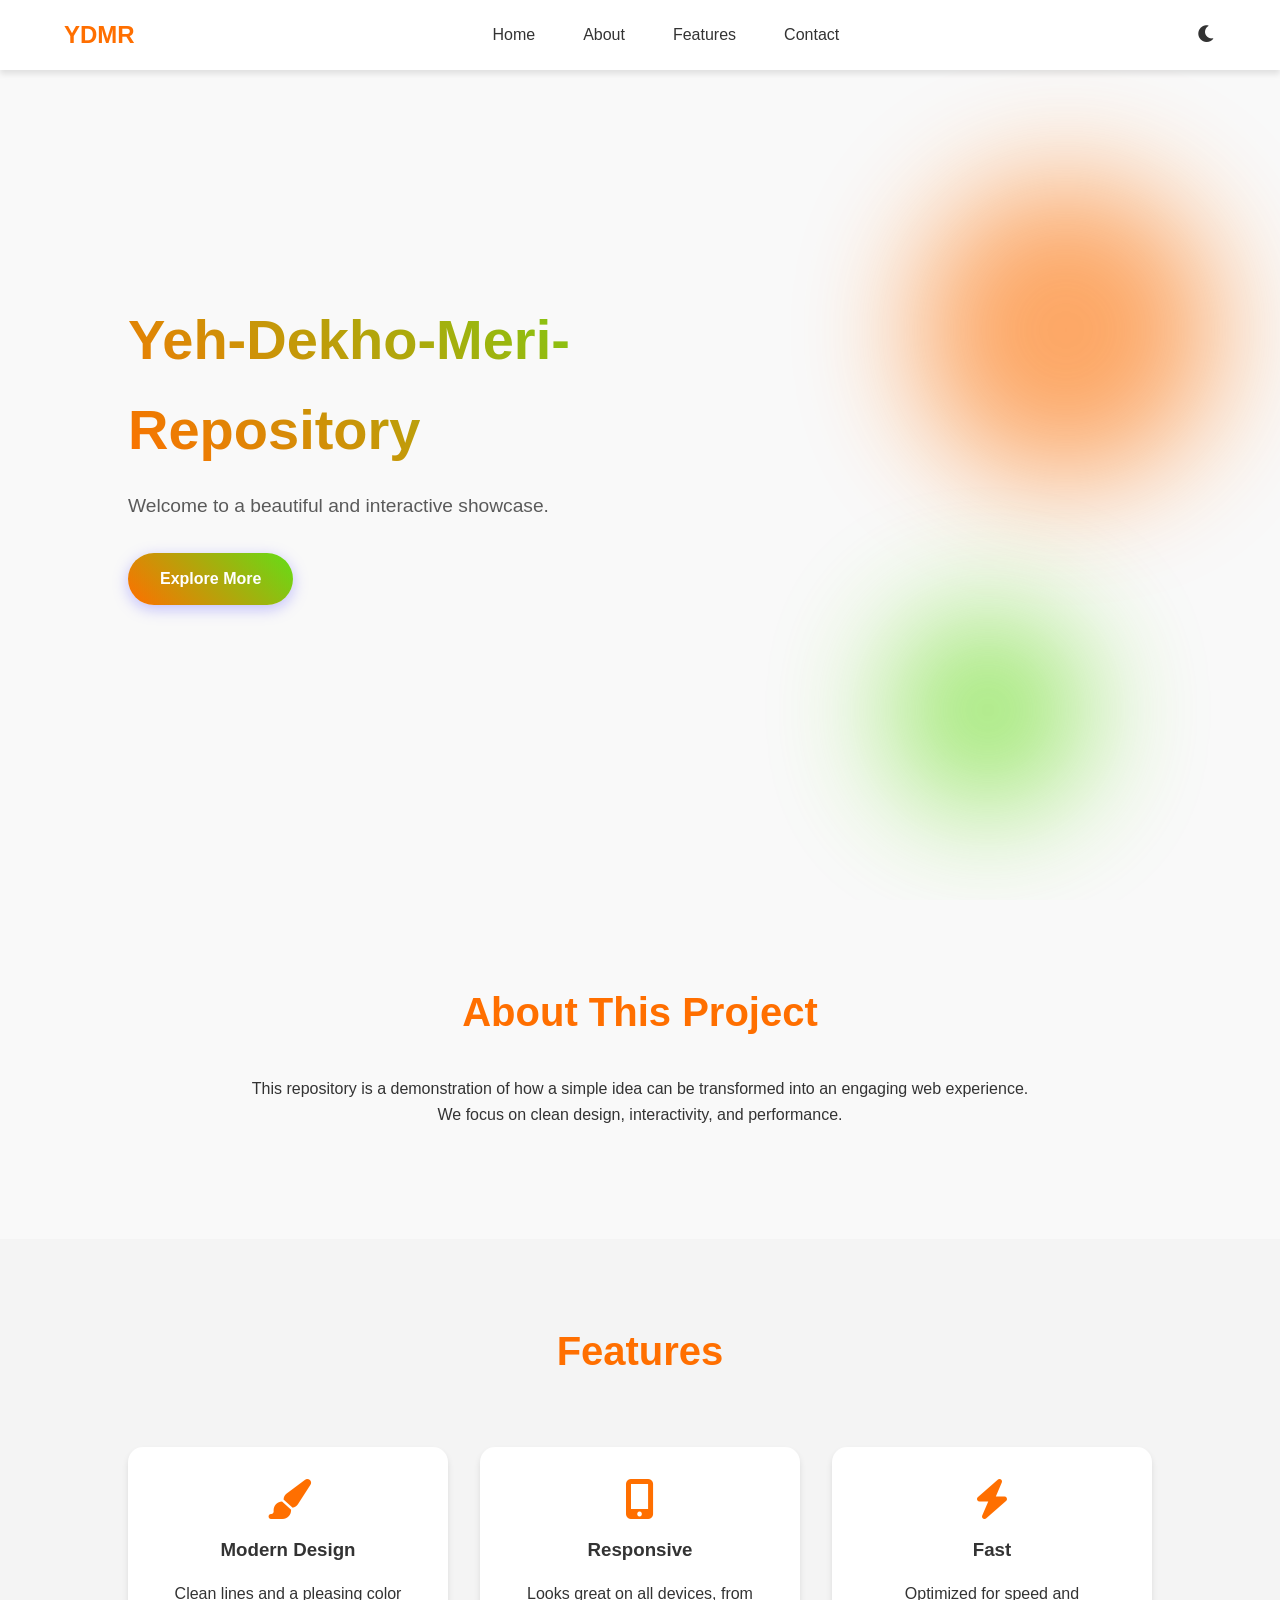
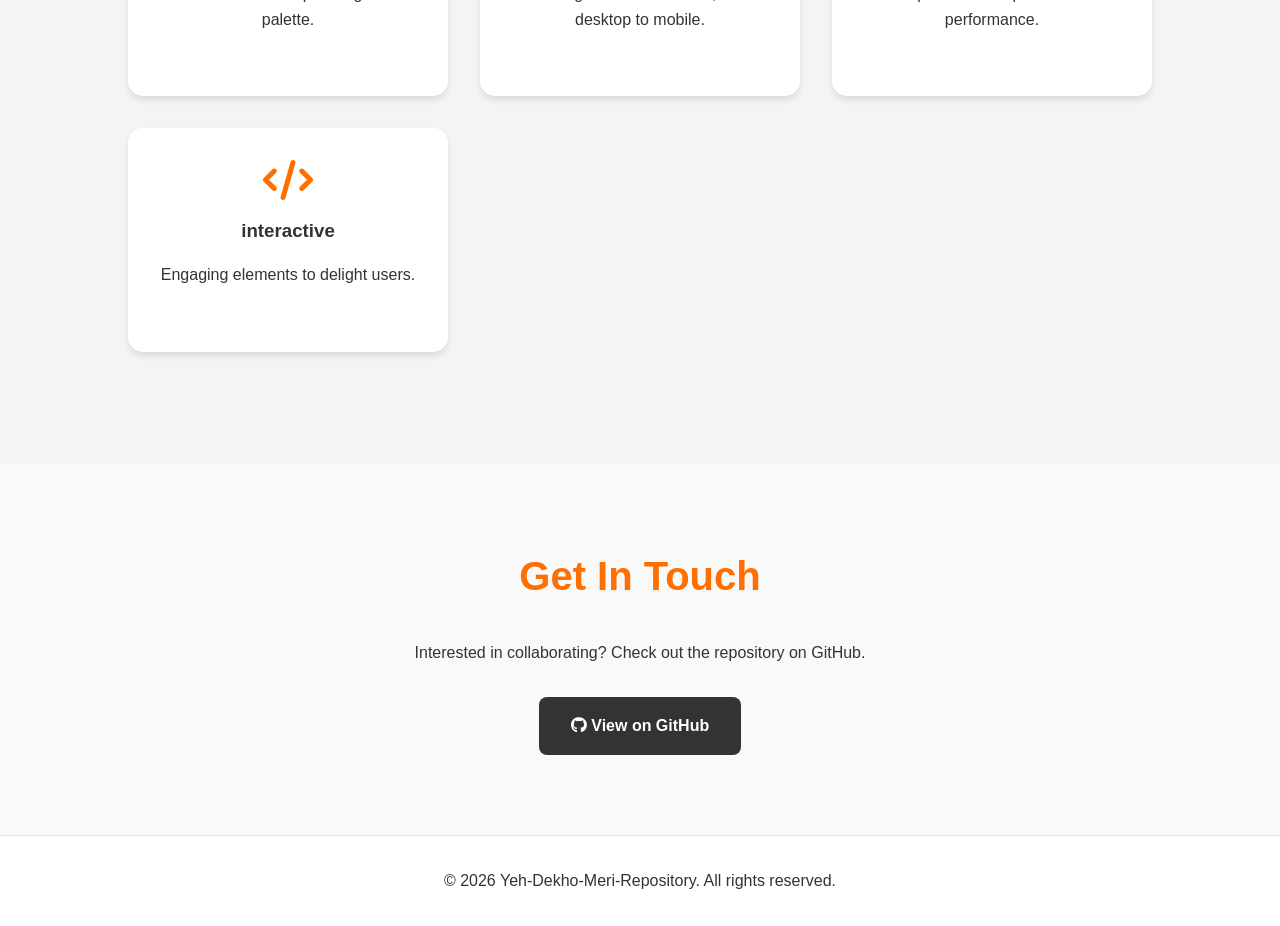
==== index.html @ be2ea047 "Update to latest" ====
<!DOCTYPE html>
<html lang="en">
<head>
    <meta charset="UTF-8">
    <meta name="viewport" content="width=device-width, initial-scale=1.0">
    <title>Yeh-Dekho-Meri-Repository</title>
    <link rel="stylesheet" href="style.css">
    <link rel="stylesheet" href="https://cdnjs.cloudflare.com/ajax/libs/font-awesome/6.0.0/css/all.min.css">
</head>
<body>
    <nav class="navbar">
        <div class="logo">YDMR</div>
        <ul class="nav-links">
            <li><a href="#home">Home</a></li>
            <li><a href="#about">About</a></li>
            <li><a href="#features">Features</a></li>
            <li><a href="#contact">Contact</a></li>
        </ul>
        <button id="theme-toggle" aria-label="Toggle Dark Mode">
            <i class="fas fa-moon"></i>
        </button>
        <div class="hamburger">
            <span class="bar"></span>
            <span class="bar"></span>
            <span class="bar"></span>
        </div>
    </nav>

    <header id="home" class="hero">
        <div class="hero-content">
            <h1>Yeh-Dekho-Meri-Repository</h1>
            <p>Welcome to a beautiful and interactive showcase.</p>
            <a href="#about" class="cta-button">Explore More</a>
        </div>
        <div class="hero-visual">
            <div class="floating-shape shape-1"></div>
            <div class="floating-shape shape-2"></div>
        </div>
    </header>

    <section id="about" class="section">
        <div class="container">
            <h2>About This Project</h2>
            <p>This repository is a demonstration of how a simple idea can be transformed into an engaging web experience. We focus on clean design, interactivity, and performance.</p>
        </div>
    </section>

    <section id="features" class="section alt-bg">
        <div class="container">
            <h2>Features</h2>
            <div class="features-grid">
                <div class="feature-card">
                    <i class="fas fa-paint-brush"></i>
                    <h3>Modern Design</h3>
                    <p>Clean lines and a pleasing color palette.</p>
                </div>
                <div class="feature-card">
                    <i class="fas fa-mobile-alt"></i>
                    <h3>Responsive</h3>
                    <p>Looks great on all devices, from desktop to mobile.</p>
                </div>
                <div class="feature-card">
                    <i class="fas fa-bolt"></i>
                    <h3>Fast</h3>
                    <p>Optimized for speed and performance.</p>
                </div>
                <div class="feature-card">
                    <i class="fas fa-code"></i>
                    <h3>interactive</h3>
                    <p>Engaging elements to delight users.</p>
                </div>
            </div>
        </div>
    </section>

    <section id="contact" class="section">
        <div class="container">
            <h2>Get In Touch</h2>
            <p>Interested in collaborating? Check out the repository on GitHub.</p>
            <a href="https://github.com/Chetankhaped/Yeh-Dekho-Meri-Repository" target="_blank" class="github-button">
                <i class="fab fa-github"></i> View on GitHub
            </a>
        </div>
    </section>

    <footer>
        <p>&copy; 2026 Yeh-Dekho-Meri-Repository. All rights reserved.</p>
    </footer>

    <script src="script.js"></script>
</body>
</html>
---- style.css ----
:root {
    --primary-color: #FF6F00;
    --secondary-color: #64DD17;
    --bg-color: #f9f9f9;
    --text-color: #333;
    --nav-bg: rgba(255, 255, 255, 0.95);
    --card-bg: #fff;
    --shadow: 0 4px 6px rgba(0, 0, 0, 0.1);
    --transition: all 0.3s ease;
}

[data-theme="dark"] {
    --primary-color: #FFAB40;
    --secondary-color: #AED581;
    --bg-color: #1a1a2e;
    --text-color: #e0e0e0;
    --nav-bg: rgba(26, 26, 46, 0.95);
    --card-bg: #16213e;
    --shadow: 0 4px 6px rgba(0, 0, 0, 0.3);
}

* {
    margin: 0;
    padding: 0;
    box-sizing: border-box;
}

body {
    font-family: 'Segoe UI', Tahoma, Geneva, Verdana, sans-serif;
    background-color: var(--bg-color);
    color: var(--text-color);
    line-height: 1.6;
    transition: var(--transition);
    overflow-x: hidden;
}

/* Navbar */
.navbar {
    position: fixed;
    top: 0;
    width: 100%;
    display: flex;
    justify-content: space-between;
    align-items: center;
    padding: 1rem 5%;
    background-color: var(--nav-bg);
    box-shadow: var(--shadow);
    z-index: 1000;
    backdrop-filter: blur(5px);
    transition: var(--transition);
}

.logo {
    font-size: 1.5rem;
    font-weight: bold;
    color: var(--primary-color);
}

.nav-links {
    display: flex;
    list-style: none;
}

.nav-links li {
    margin: 0 1.5rem;
}

.nav-links a {
    text-decoration: none;
    color: var(--text-color);
    font-weight: 500;
    transition: var(--transition);
}

.nav-links a:hover {
    color: var(--primary-color);
}

#theme-toggle {
    background: none;
    border: none;
    color: var(--text-color);
    font-size: 1.2rem;
    cursor: pointer;
    transition: var(--transition);
}

#theme-toggle:hover {
    color: var(--primary-color);
    transform: rotate(15deg);
}

.hamburger {
    display: none;
    cursor: pointer;
}

.bar {
    display: block;
    width: 25px;
    height: 3px;
    margin: 5px auto;
    background-color: var(--text-color);
    transition: var(--transition);
}

/* Hero Section */
.hero {
    height: 100vh;
    display: flex;
    align-items: center;
    justify-content: space-between;
    padding: 0 10%;
    position: relative;
    overflow: hidden;
}

.hero-content {
    max-width: 600px;
    z-index: 10;
}

.hero h1 {
    font-size: 3.5rem;
    margin-bottom: 1rem;
    background: linear-gradient(45deg, var(--primary-color), var(--secondary-color));
    -webkit-background-clip: text;
    -webkit-text-fill-color: transparent;
    animation: fadeIn 1s ease-out;
}

.hero p {
    font-size: 1.2rem;
    margin-bottom: 2rem;
    opacity: 0.8;
}

.cta-button {
    display: inline-block;
    padding: 0.8rem 2rem;
    background: linear-gradient(45deg, var(--primary-color), var(--secondary-color));
    color: white;
    text-decoration: none;
    border-radius: 50px;
    font-weight: bold;
    box-shadow: 0 4px 15px rgba(108, 99, 255, 0.4);
    transition: var(--transition);
}

.cta-button:hover {
    transform: translateY(-3px);
    box-shadow: 0 6px 20px rgba(108, 99, 255, 0.6);
}

/* Floating Shapes Animation */
.hero-visual {
    position: absolute;
    top: 0;
    right: 0;
    width: 50%;
    height: 100%;
    z-index: 1;
}

.floating-shape {
    position: absolute;
    border-radius: 50%;
    opacity: 0.6;
    filter: blur(60px);
}

.shape-1 {
    top: 20%;
    right: 10%;
    width: 300px;
    height: 300px;
    background: var(--primary-color);
    animation: float 6s infinite ease-in-out;
}

.shape-2 {
    bottom: 10%;
    right: 30%;
    width: 200px;
    height: 200px;
    background: var(--secondary-color);
    animation: float 8s infinite ease-in-out reverse;
}

@keyframes float {
    0% { transform: translateY(0); }
    50% { transform: translateY(-20px); }
    100% { transform: translateY(0); }
}

@keyframes fadeIn {
    from { opacity: 0; transform: translateY(20px); }
    to { opacity: 1; transform: translateY(0); }
}

/* Sections */
.section {
    padding: 5rem 10%;
}

.alt-bg {
    background-color: rgba(0,0,0,0.02);
}

.container h2 {
    font-size: 2.5rem;
    margin-bottom: 2rem;
    text-align: center;
    color: var(--primary-color);
}

.container p {
    text-align: center;
    max-width: 800px;
    margin: 0 auto 2rem;
}

/* Features Grid */
.features-grid {
    display: grid;
    grid-template-columns: repeat(auto-fit, minmax(250px, 1fr));
    gap: 2rem;
    padding: 2rem 0;
}

.feature-card {
    background-color: var(--card-bg);
    padding: 2rem;
    border-radius: 15px;
    box-shadow: var(--shadow);
    text-align: center;
    transition: var(--transition);
    cursor: pointer;
}

.feature-card:hover {
    transform: translateY(-10px);
    box-shadow: 0 15px 30px rgba(0,0,0,0.1);
}

.feature-card i {
    font-size: 2.5rem;
    color: var(--primary-color);
    margin-bottom: 1rem;
}

.feature-card h3 {
    margin-bottom: 1rem;
}

/* Contact */
.github-button {
    display: inline-flex;
    align-items: center;
    gap: 10px;
    padding: 1rem 2rem;
    background-color: #333;
    color: white;
    text-decoration: none;
    border-radius: 8px;
    font-weight: bold;
    transition: var(--transition);
    margin: 0 auto;
    display: table;
}

.github-button:hover {
    background-color: #000;
    transform: scale(1.05);
}

/* Footer */
footer {
    text-align: center;
    padding: 2rem;
    background-color: var(--nav-bg);
    border-top: 1px solid rgba(0,0,0,0.1);
}

/* Mobile Responsive */
@media screen and (max-width: 768px) {
    .nav-links {
        display: none; /* Hide for now, JS will toggle */
        position: absolute;
        top: 70px;
        left: 0;
        width: 100%;
        background-color: var(--nav-bg);
        flex-direction: column;
        align-items: center;
        padding: 2rem 0;
        box-shadow: var(--shadow);
    }

    .nav-links.active {
        display: flex;
    }

    .nav-links li {
        margin: 1rem 0;
    }

    .hamburger {
        display: block;
    }

    .hamburger.active .bar:nth-child(1) {
        transform: translateY(8px) rotate(45deg);
    }
    .hamburger.active .bar:nth-child(2) {
        opacity: 0;
    }
    .hamburger.active .bar:nth-child(3) {
        transform: translateY(-8px) rotate(-45deg);
    }

    .hero {
        flex-direction: column;
        justify-content: center;
        text-align: center;
        padding-top: 5rem;
    }

    .hero-content {
        margin-bottom: 2rem;
    }

    .hero h1 {
        font-size: 2.5rem;
    }

    .hero-visual {
        width: 100%;
        height: 50%;
        top: auto;
        bottom: 0;
        z-index: -1;
    }
}
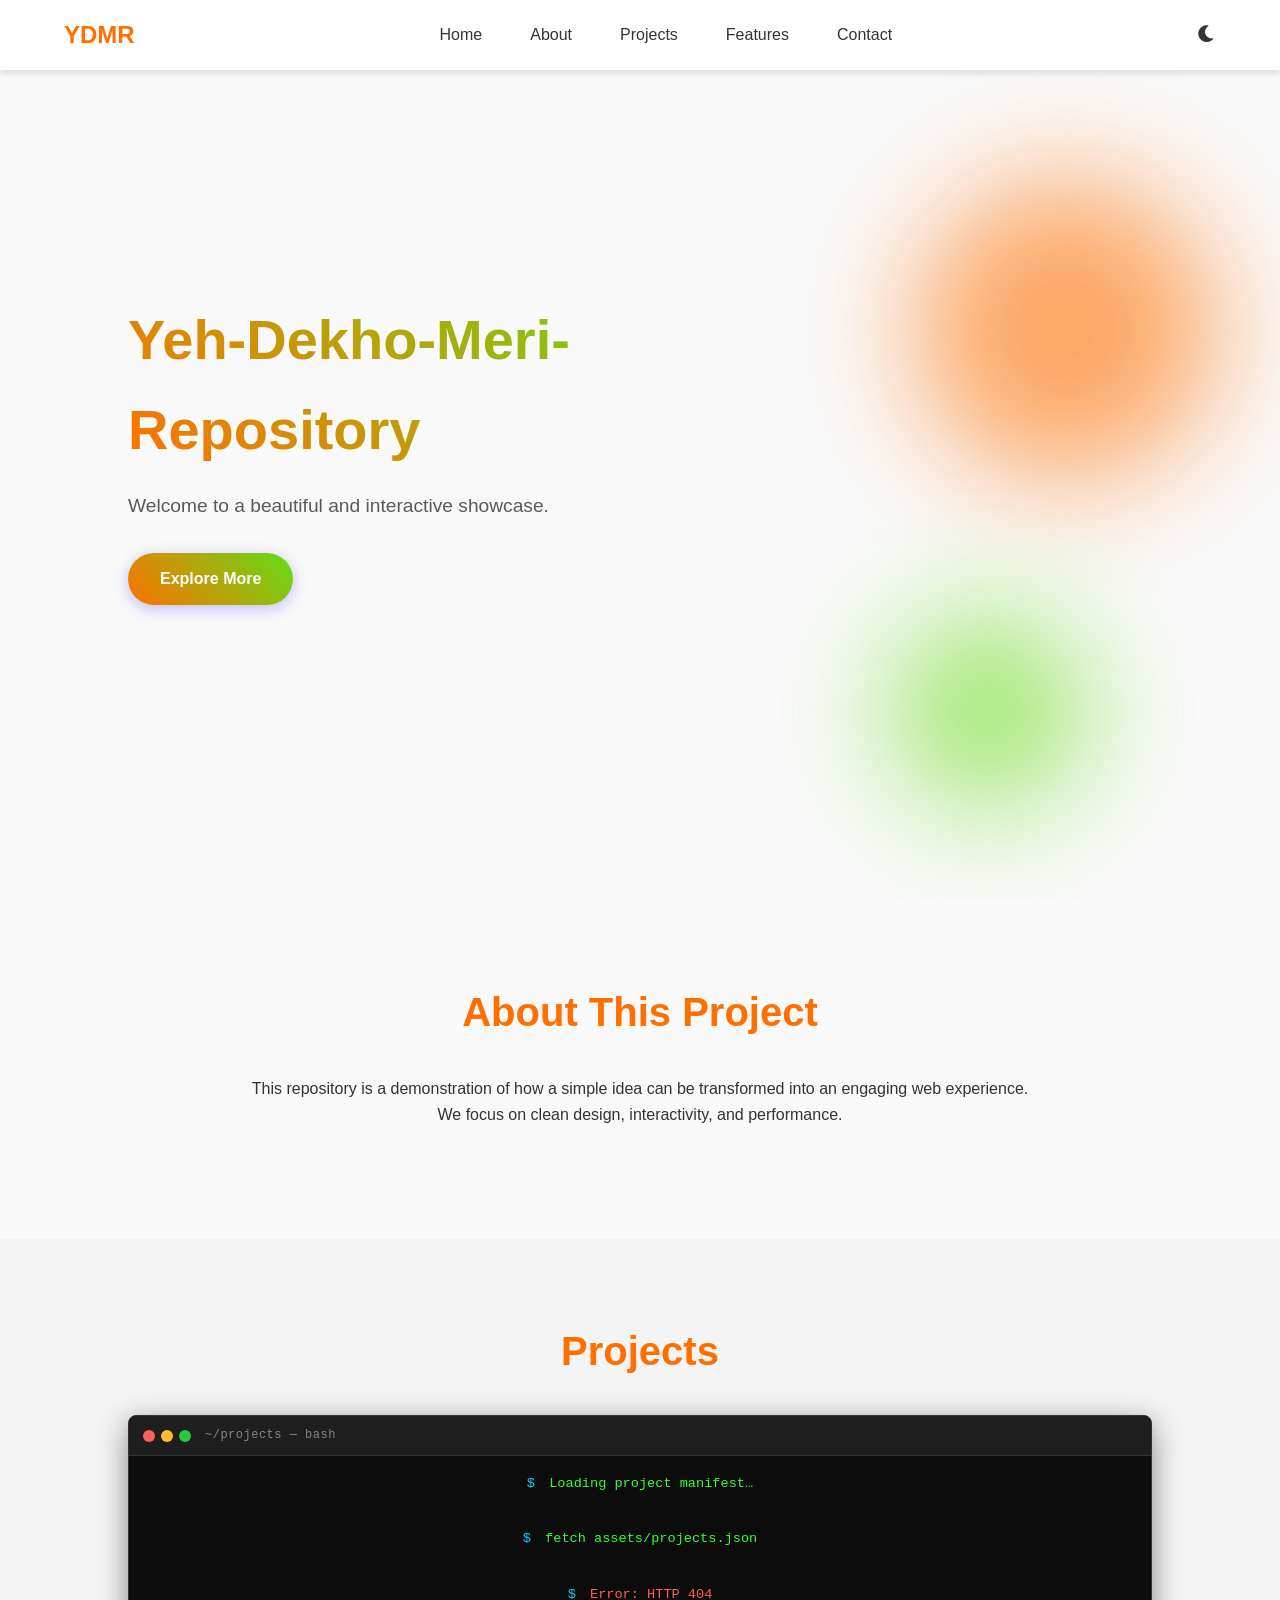
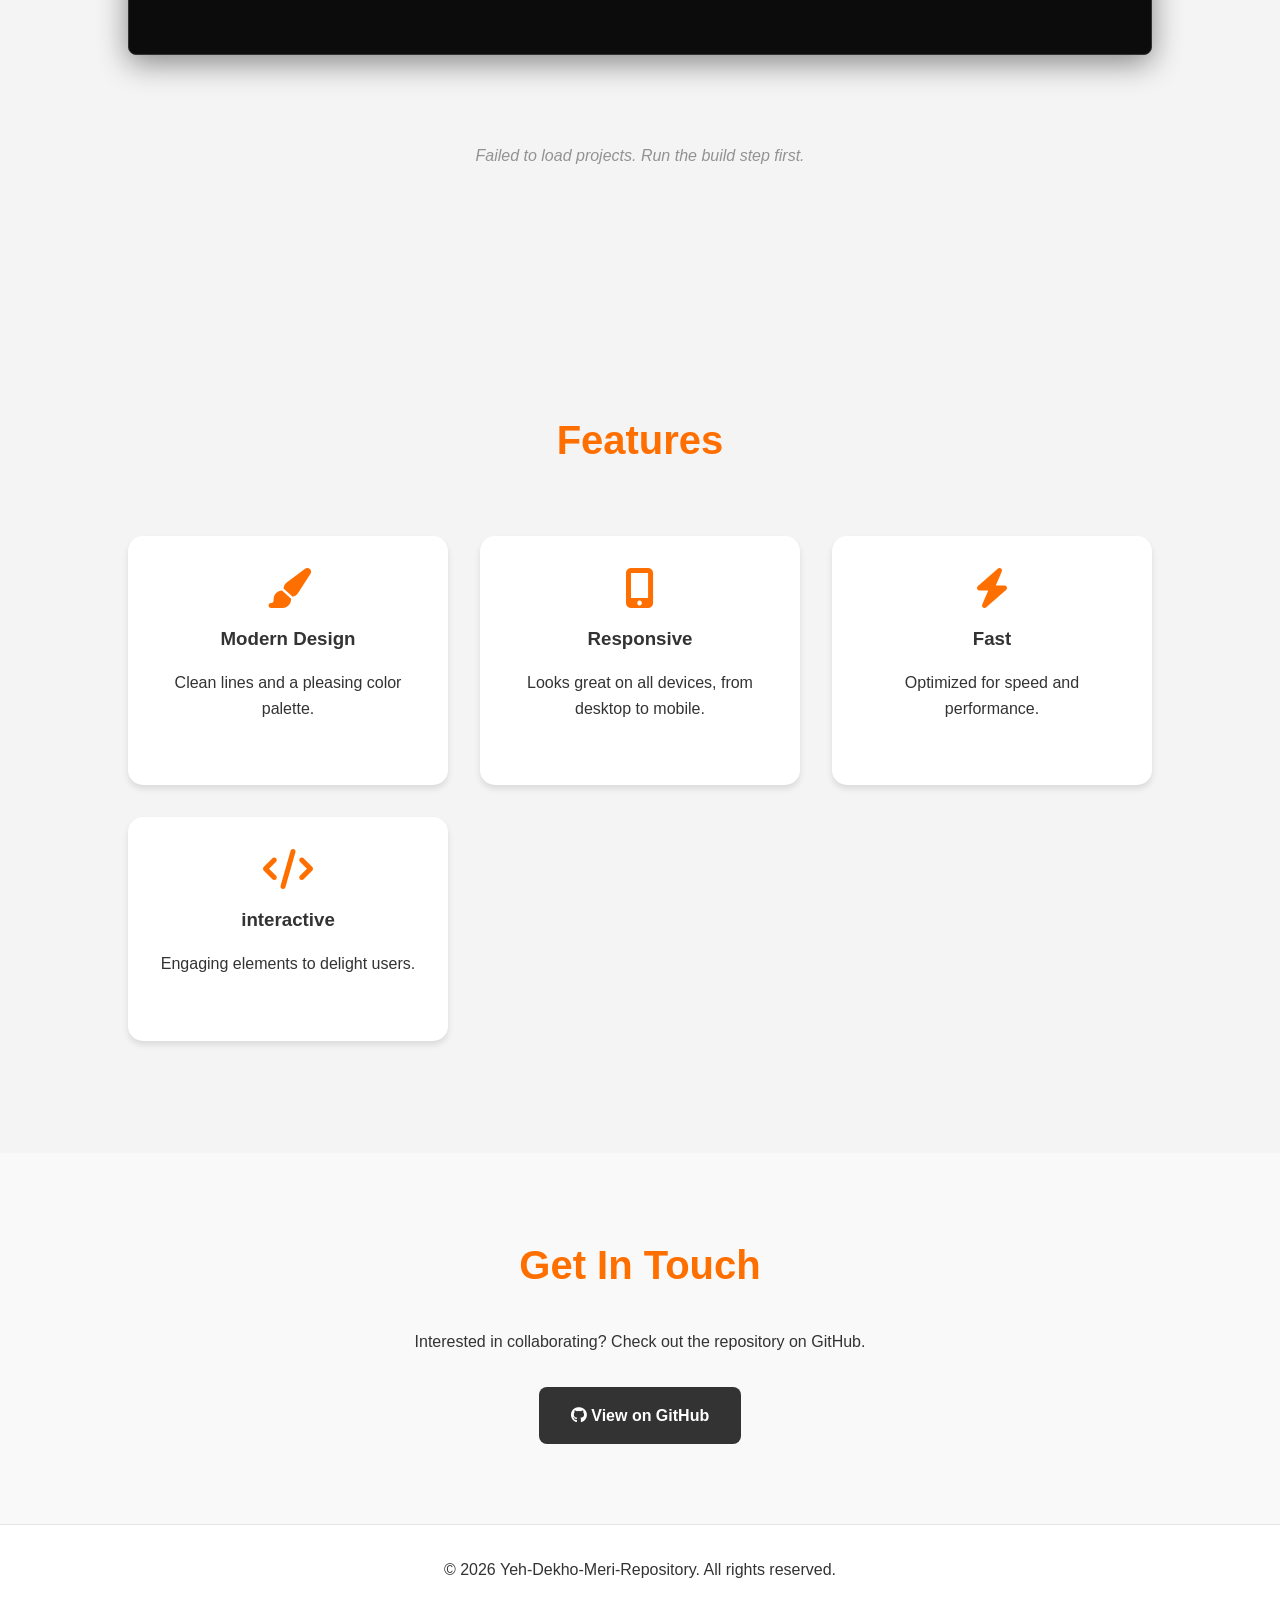
==== commit c991b57f: "Add project showcase section and implement project loading functionality" ====
--- a/index.html
+++ b/index.html
@@ -13,6 +13,7 @@
         <ul class="nav-links">
             <li><a href="#home">Home</a></li>
             <li><a href="#about">About</a></li>
+            <li><a href="#projects">Projects</a></li>
             <li><a href="#features">Features</a></li>
             <li><a href="#contact">Contact</a></li>
         </ul>
@@ -42,6 +43,26 @@
         <div class="container">
             <h2>About This Project</h2>
             <p>This repository is a demonstration of how a simple idea can be transformed into an engaging web experience. We focus on clean design, interactivity, and performance.</p>
+        </div>
+    </section>
+
+    <!-- ── Projects Terminal ── -->
+    <section id="projects" class="section alt-bg">
+        <div class="container">
+            <h2>Projects</h2>
+            <div class="terminal-window">
+                <div class="terminal-header">
+                    <span class="terminal-dot dot-red"></span>
+                    <span class="terminal-dot dot-yellow"></span>
+                    <span class="terminal-dot dot-green"></span>
+                    <span class="terminal-title">~/projects — bash</span>
+                </div>
+                <div class="terminal-body" id="projects-terminal">
+                    <p class="terminal-line"><span class="terminal-prompt">$</span> Loading project manifest…</p>
+                    <div class="terminal-spinner" id="projects-spinner">▓▓▓░░░░░</div>
+                </div>
+            </div>
+            <div class="projects-grid" id="projects-grid"></div>
         </div>
     </section>
 
--- a/style.css
+++ b/style.css
@@ -226,6 +226,197 @@
     grid-template-columns: repeat(auto-fit, minmax(250px, 1fr));
     gap: 2rem;
     padding: 2rem 0;
+}
+
+/* ── Terminal Window ── */
+.terminal-window {
+    background: #0c0c0c;
+    border-radius: 8px;
+    overflow: hidden;
+    box-shadow: 0 8px 30px rgba(0, 0, 0, 0.45);
+    margin-bottom: 2.5rem;
+    font-family: 'Cascadia Code', 'Fira Code', 'Consolas', monospace;
+    border: 1px solid #333;
+}
+
+.terminal-header {
+    display: flex;
+    align-items: center;
+    gap: 6px;
+    padding: 10px 14px;
+    background: #1e1e1e;
+    border-bottom: 1px solid #333;
+}
+
+.terminal-dot {
+    width: 12px;
+    height: 12px;
+    border-radius: 50%;
+}
+.dot-red    { background: #ff5f56; }
+.dot-yellow { background: #ffbd2e; }
+.dot-green  { background: #27c93f; }
+
+.terminal-title {
+    margin-left: 8px;
+    font-size: 0.75rem;
+    color: #888;
+    letter-spacing: 0.5px;
+}
+
+.terminal-body {
+    padding: 1rem 1.2rem;
+    color: #33ff33;
+    font-size: 0.85rem;
+    line-height: 1.7;
+    min-height: 60px;
+    max-height: 200px;
+    overflow-y: auto;
+}
+
+.terminal-line {
+    margin: 0;
+    white-space: pre-wrap;
+    word-break: break-word;
+}
+
+.terminal-prompt {
+    color: #00d4ff;
+    margin-right: 6px;
+    user-select: none;
+}
+
+.terminal-success { color: #27c93f; }
+.terminal-error   { color: #ff5f56; }
+.terminal-muted   { color: #666; }
+
+.terminal-spinner {
+    color: #ffbd2e;
+    animation: blink 0.8s step-end infinite;
+}
+@keyframes blink {
+    50% { opacity: 0; }
+}
+
+/* ── Projects Grid ── */
+.projects-grid {
+    display: grid;
+    grid-template-columns: repeat(auto-fill, minmax(300px, 1fr));
+    gap: 1.5rem;
+}
+
+.project-card {
+    background: var(--card-bg);
+    border: 1px solid rgba(0, 212, 255, 0.1);
+    border-radius: 10px;
+    padding: 1.5rem;
+    box-shadow: var(--shadow);
+    transition: transform 0.25s ease, box-shadow 0.25s ease, border-color 0.25s ease;
+    display: flex;
+    flex-direction: column;
+    position: relative;
+    overflow: hidden;
+}
+
+.project-card::before {
+    content: '';
+    position: absolute;
+    top: 0;
+    left: 0;
+    width: 100%;
+    height: 3px;
+    background: linear-gradient(90deg, var(--primary-color), var(--secondary-color));
+    opacity: 0;
+    transition: opacity 0.25s ease;
+}
+
+.project-card:hover {
+    transform: translateY(-6px);
+    box-shadow: 0 12px 35px rgba(0, 0, 0, 0.18);
+    border-color: var(--primary-color);
+}
+
+.project-card:hover::before {
+    opacity: 1;
+}
+
+.project-card h3 {
+    font-size: 1.15rem;
+    margin-bottom: 0.5rem;
+    color: var(--primary-color);
+}
+
+.project-card .project-desc {
+    font-size: 0.9rem;
+    color: var(--text-color);
+    opacity: 0.8;
+    flex: 1;
+    margin-bottom: 1rem;
+    text-align: left;
+}
+
+.project-tech {
+    display: flex;
+    flex-wrap: wrap;
+    gap: 6px;
+    margin-bottom: 1rem;
+}
+
+.tech-badge {
+    font-size: 0.7rem;
+    padding: 3px 8px;
+    border-radius: 4px;
+    background: rgba(0, 212, 255, 0.08);
+    color: var(--secondary-color);
+    font-family: 'Cascadia Code', 'Fira Code', monospace;
+    letter-spacing: 0.3px;
+    border: 1px solid rgba(0, 212, 255, 0.15);
+    white-space: nowrap;
+}
+
+.project-links {
+    display: flex;
+    gap: 10px;
+    margin-top: auto;
+}
+
+.project-links a {
+    font-size: 0.8rem;
+    padding: 6px 14px;
+    border-radius: 6px;
+    text-decoration: none;
+    font-weight: 600;
+    transition: var(--transition);
+}
+
+.project-link-source {
+    background: transparent;
+    color: var(--primary-color);
+    border: 1px solid var(--primary-color);
+}
+
+.project-link-source:hover {
+    background: var(--primary-color);
+    color: #fff;
+}
+
+.project-link-external {
+    background: linear-gradient(45deg, var(--primary-color), var(--secondary-color));
+    color: #fff;
+    border: none;
+}
+
+.project-link-external:hover {
+    opacity: 0.85;
+}
+
+.projects-empty {
+    grid-column: 1 / -1;
+    text-align: center;
+    padding: 3rem 1rem;
+    color: var(--text-color);
+    opacity: 0.5;
+    font-style: italic;
 }
 
 .feature-card {
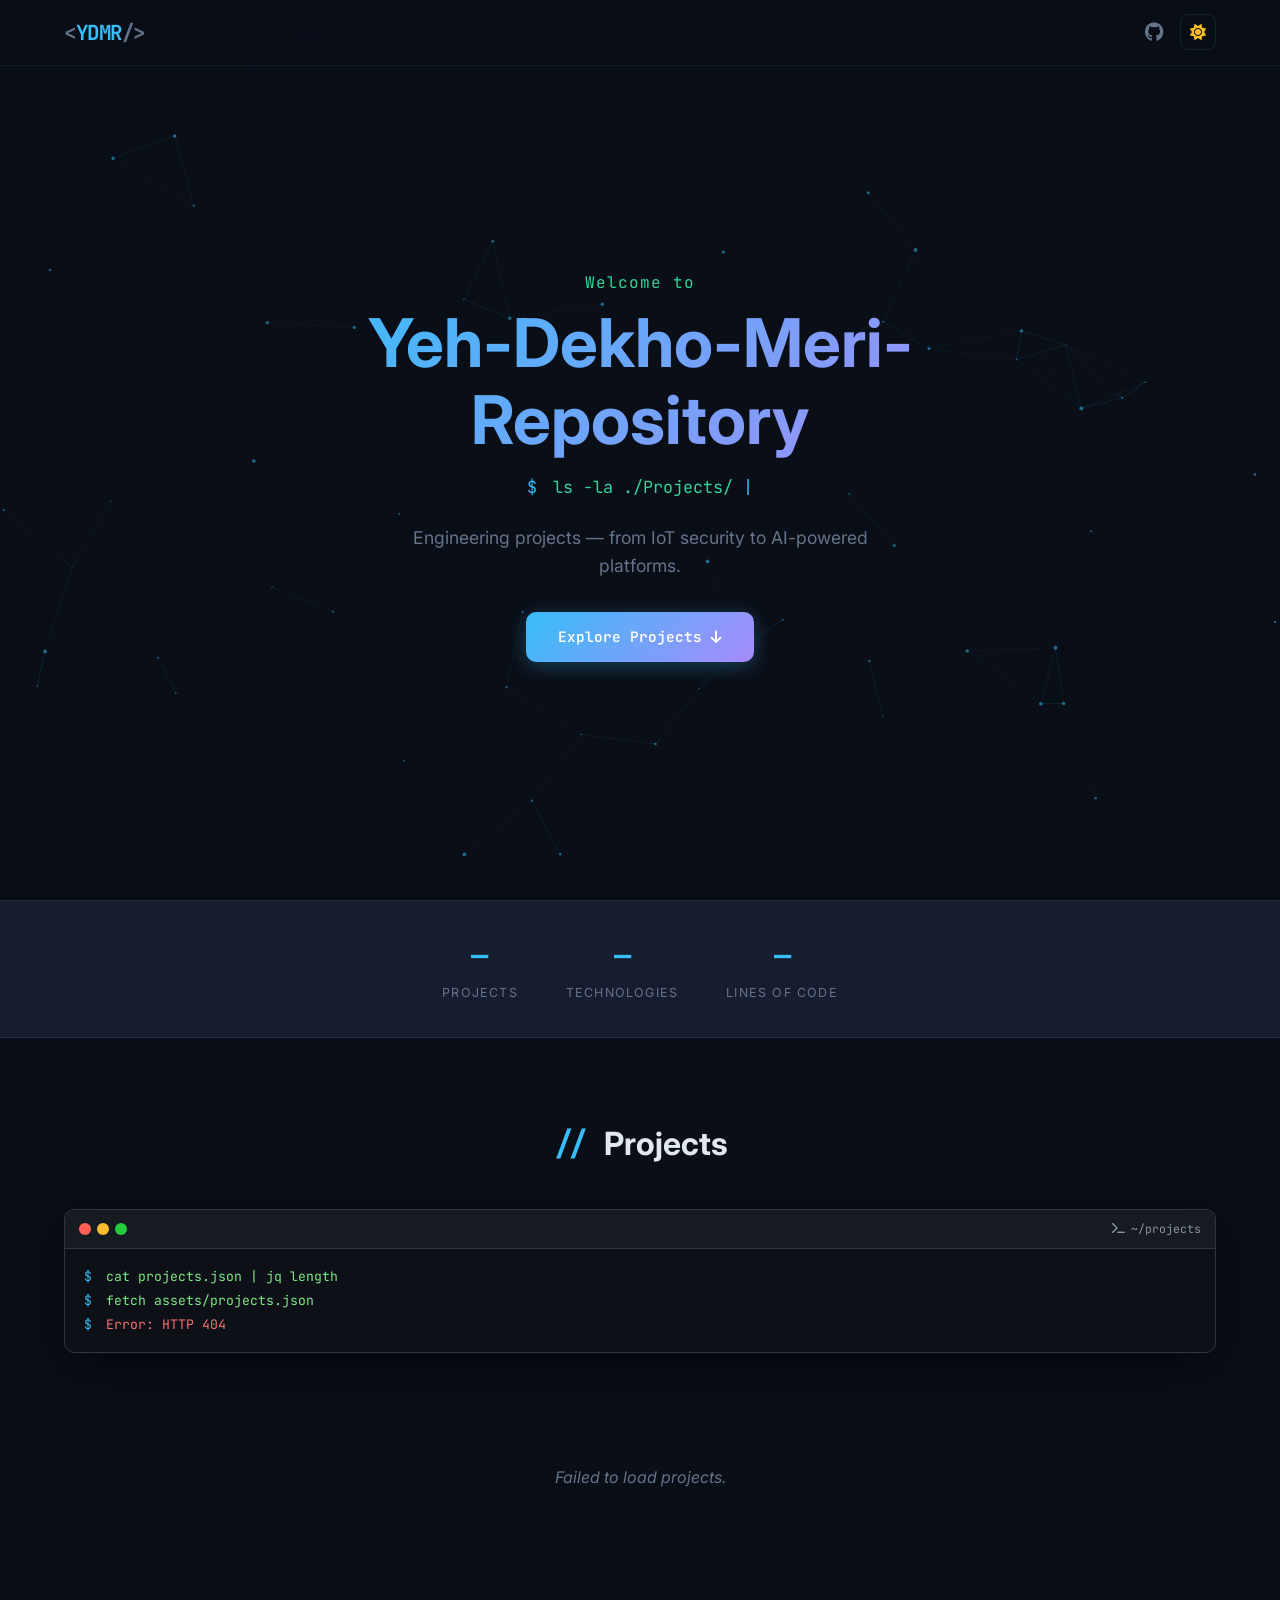
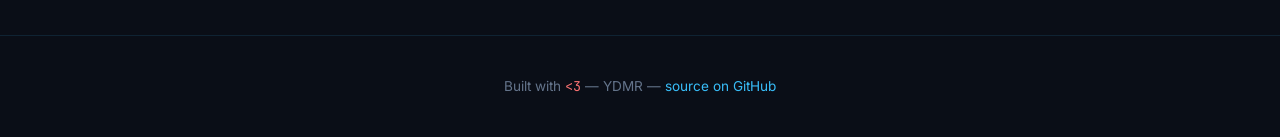
==== commit 1cd5f841: "Refactor theme toggle and mobile menu functionality; enhance project loading with filter options and" ====
--- a/index.html
+++ b/index.html
@@ -5,107 +5,94 @@
     <meta name="viewport" content="width=device-width, initial-scale=1.0">
     <title>Yeh-Dekho-Meri-Repository</title>
     <link rel="stylesheet" href="style.css">
-    <link rel="stylesheet" href="https://cdnjs.cloudflare.com/ajax/libs/font-awesome/6.0.0/css/all.min.css">
+    <link rel="stylesheet" href="https://cdnjs.cloudflare.com/ajax/libs/font-awesome/6.5.0/css/all.min.css">
+    <link rel="preconnect" href="https://fonts.googleapis.com">
+    <link href="https://fonts.googleapis.com/css2?family=JetBrains+Mono:wght@400;600;700&family=Inter:wght@400;500;600;700&display=swap" rel="stylesheet">
 </head>
-<body>
-    <nav class="navbar">
-        <div class="logo">YDMR</div>
-        <ul class="nav-links">
-            <li><a href="#home">Home</a></li>
-            <li><a href="#about">About</a></li>
-            <li><a href="#projects">Projects</a></li>
-            <li><a href="#features">Features</a></li>
-            <li><a href="#contact">Contact</a></li>
-        </ul>
-        <button id="theme-toggle" aria-label="Toggle Dark Mode">
-            <i class="fas fa-moon"></i>
-        </button>
-        <div class="hamburger">
-            <span class="bar"></span>
-            <span class="bar"></span>
-            <span class="bar"></span>
+<body data-theme="dark">
+
+    <!-- Animated background canvas -->
+    <canvas id="particles-canvas"></canvas>
+
+    <!-- Top bar -->
+    <nav class="topbar">
+        <a href="#" class="topbar-logo">
+            <span class="logo-bracket">&lt;</span>YDMR<span class="logo-bracket">/&gt;</span>
+        </a>
+        <div class="topbar-actions">
+            <a href="https://github.com/Chetankhaped" target="_blank" rel="noopener" class="topbar-link" title="GitHub">
+                <i class="fab fa-github"></i>
+            </a>
+            <button id="theme-toggle" aria-label="Toggle theme">
+                <i class="fas fa-sun"></i>
+            </button>
         </div>
     </nav>
 
-    <header id="home" class="hero">
-        <div class="hero-content">
-            <h1>Yeh-Dekho-Meri-Repository</h1>
-            <p>Welcome to a beautiful and interactive showcase.</p>
-            <a href="#about" class="cta-button">Explore More</a>
-        </div>
-        <div class="hero-visual">
-            <div class="floating-shape shape-1"></div>
-            <div class="floating-shape shape-2"></div>
+    <!-- Hero -->
+    <header class="hero">
+        <div class="hero-inner">
+            <p class="hero-greeting">Welcome to</p>
+            <h1 class="hero-name">Yeh-Dekho-Meri-Repository</h1>
+            <div class="hero-typed-wrap">
+                <span class="hero-cursor">$</span>
+                <span id="typed-text" class="hero-typed"></span>
+                <span class="blink-caret">|</span>
+            </div>
+            <p class="hero-sub">Engineering projects — from IoT security to AI-powered platforms.</p>
+            <a href="#projects" class="hero-cta">
+                <span>Explore Projects</span>
+                <i class="fas fa-arrow-down"></i>
+            </a>
         </div>
     </header>
 
-    <section id="about" class="section">
-        <div class="container">
-            <h2>About This Project</h2>
-            <p>This repository is a demonstration of how a simple idea can be transformed into an engaging web experience. We focus on clean design, interactivity, and performance.</p>
+    <!-- Stats ribbon -->
+    <div class="stats-ribbon">
+        <div class="stat" id="stat-projects">
+            <span class="stat-num">—</span>
+            <span class="stat-label">Projects</span>
         </div>
+        <div class="stat" id="stat-tech">
+            <span class="stat-num">—</span>
+            <span class="stat-label">Technologies</span>
+        </div>
+        <div class="stat" id="stat-lines">
+            <span class="stat-num">—</span>
+            <span class="stat-label">Lines of Code</span>
+        </div>
+    </div>
+
+    <!-- Terminal + Project cards -->
+    <section id="projects" class="projects-section">
+        <h2 class="section-heading">
+            <span class="heading-decoration">//</span> Projects
+        </h2>
+
+        <!-- Live terminal -->
+        <div class="terminal-window">
+            <div class="terminal-chrome">
+                <span class="term-dot dot-r"></span>
+                <span class="term-dot dot-y"></span>
+                <span class="term-dot dot-g"></span>
+                <span class="terminal-tab"><i class="fas fa-terminal"></i> ~/projects</span>
+            </div>
+            <div class="terminal-body" id="terminal">
+                <p class="t-line"><span class="t-prompt">$</span> cat projects.json | jq length</p>
+                <div class="t-spinner" id="spinner">⠋</div>
+            </div>
+        </div>
+
+        <!-- Filter bar -->
+        <div class="filter-bar" id="filter-bar"></div>
+
+        <!-- Grid -->
+        <div class="projects-grid" id="projects-grid"></div>
     </section>
 
-    <!-- ── Projects Terminal ── -->
-    <section id="projects" class="section alt-bg">
-        <div class="container">
-            <h2>Projects</h2>
-            <div class="terminal-window">
-                <div class="terminal-header">
-                    <span class="terminal-dot dot-red"></span>
-                    <span class="terminal-dot dot-yellow"></span>
-                    <span class="terminal-dot dot-green"></span>
-                    <span class="terminal-title">~/projects — bash</span>
-                </div>
-                <div class="terminal-body" id="projects-terminal">
-                    <p class="terminal-line"><span class="terminal-prompt">$</span> Loading project manifest…</p>
-                    <div class="terminal-spinner" id="projects-spinner">▓▓▓░░░░░</div>
-                </div>
-            </div>
-            <div class="projects-grid" id="projects-grid"></div>
-        </div>
-    </section>
-
-    <section id="features" class="section alt-bg">
-        <div class="container">
-            <h2>Features</h2>
-            <div class="features-grid">
-                <div class="feature-card">
-                    <i class="fas fa-paint-brush"></i>
-                    <h3>Modern Design</h3>
-                    <p>Clean lines and a pleasing color palette.</p>
-                </div>
-                <div class="feature-card">
-                    <i class="fas fa-mobile-alt"></i>
-                    <h3>Responsive</h3>
-                    <p>Looks great on all devices, from desktop to mobile.</p>
-                </div>
-                <div class="feature-card">
-                    <i class="fas fa-bolt"></i>
-                    <h3>Fast</h3>
-                    <p>Optimized for speed and performance.</p>
-                </div>
-                <div class="feature-card">
-                    <i class="fas fa-code"></i>
-                    <h3>interactive</h3>
-                    <p>Engaging elements to delight users.</p>
-                </div>
-            </div>
-        </div>
-    </section>
-
-    <section id="contact" class="section">
-        <div class="container">
-            <h2>Get In Touch</h2>
-            <p>Interested in collaborating? Check out the repository on GitHub.</p>
-            <a href="https://github.com/Chetankhaped/Yeh-Dekho-Meri-Repository" target="_blank" class="github-button">
-                <i class="fab fa-github"></i> View on GitHub
-            </a>
-        </div>
-    </section>
-
-    <footer>
-        <p>&copy; 2026 Yeh-Dekho-Meri-Repository. All rights reserved.</p>
+    <!-- Footer -->
+    <footer class="site-footer">
+        <p>Built with <span class="footer-heart">&lt;3</span> &mdash; YDMR &mdash; <a href="https://github.com/Chetankhaped/Yeh-Dekho-Meri-Repository" target="_blank" rel="noopener">source on GitHub</a></p>
     </footer>
 
     <script src="script.js"></script>
--- a/style.css
+++ b/style.css
@@ -1,535 +1,522 @@
+﻿/* ============================================================
+   Chetan Khaped – Project Showcase
+   Dark-first, terminal-GUI aesthetic
+   ============================================================ */
+
+/* ---------- design tokens ---------- */
 :root {
-    --primary-color: #FF6F00;
-    --secondary-color: #64DD17;
-    --bg-color: #f9f9f9;
-    --text-color: #333;
-    --nav-bg: rgba(255, 255, 255, 0.95);
-    --card-bg: #fff;
-    --shadow: 0 4px 6px rgba(0, 0, 0, 0.1);
-    --transition: all 0.3s ease;
-}
-
-[data-theme="dark"] {
-    --primary-color: #FFAB40;
-    --secondary-color: #AED581;
-    --bg-color: #1a1a2e;
-    --text-color: #e0e0e0;
-    --nav-bg: rgba(26, 26, 46, 0.95);
-    --card-bg: #16213e;
-    --shadow: 0 4px 6px rgba(0, 0, 0, 0.3);
-}
-
-* {
-    margin: 0;
-    padding: 0;
-    box-sizing: border-box;
-}
-
+    --font-sans: 'Inter', system-ui, -apple-system, sans-serif;
+    --font-mono: 'JetBrains Mono', 'Cascadia Code', 'Fira Code', monospace;
+
+    /* dark (default) */
+    --bg:          #0a0e17;
+    --bg-card:     #111827;
+    --bg-surface:  #161d2e;
+    --text:        #e2e8f0;
+    --text-muted:  #64748b;
+    --accent:      #38bdf8;
+    --accent2:     #a78bfa;
+    --green:       #34d399;
+    --red:         #f87171;
+    --yellow:      #fbbf24;
+    --border:      rgba(56, 189, 248, 0.12);
+    --glow:        rgba(56, 189, 248, 0.08);
+    --shadow:      0 4px 24px rgba(0,0,0,0.35);
+    --shadow-lg:   0 12px 48px rgba(0,0,0,0.5);
+}
+
+[data-theme="light"] {
+    --bg:          #f1f5f9;
+    --bg-card:     #ffffff;
+    --bg-surface:  #e2e8f0;
+    --text:        #1e293b;
+    --text-muted:  #64748b;
+    --accent:      #0284c7;
+    --accent2:     #7c3aed;
+    --green:       #059669;
+    --red:         #dc2626;
+    --yellow:      #d97706;
+    --border:      rgba(2, 132, 199, 0.15);
+    --glow:        rgba(2, 132, 199, 0.06);
+    --shadow:      0 4px 24px rgba(0,0,0,0.08);
+    --shadow-lg:   0 12px 48px rgba(0,0,0,0.12);
+}
+
+/* ---------- reset ---------- */
+*, *::before, *::after { margin: 0; padding: 0; box-sizing: border-box; }
+html { scroll-behavior: smooth; }
 body {
-    font-family: 'Segoe UI', Tahoma, Geneva, Verdana, sans-serif;
-    background-color: var(--bg-color);
-    color: var(--text-color);
+    font-family: var(--font-sans);
+    background: var(--bg);
+    color: var(--text);
     line-height: 1.6;
-    transition: var(--transition);
     overflow-x: hidden;
-}
-
-/* Navbar */
-.navbar {
+    transition: background 0.4s, color 0.4s;
+}
+
+/* ---------- particle canvas ---------- */
+#particles-canvas {
+    position: fixed;
+    inset: 0;
+    z-index: 0;
+    pointer-events: none;
+}
+
+/* ---------- topbar ---------- */
+.topbar {
     position: fixed;
     top: 0;
     width: 100%;
     display: flex;
     justify-content: space-between;
     align-items: center;
-    padding: 1rem 5%;
-    background-color: var(--nav-bg);
-    box-shadow: var(--shadow);
-    z-index: 1000;
-    backdrop-filter: blur(5px);
-    transition: var(--transition);
-}
-
-.logo {
-    font-size: 1.5rem;
-    font-weight: bold;
-    color: var(--primary-color);
-}
-
-.nav-links {
-    display: flex;
-    list-style: none;
-}
-
-.nav-links li {
-    margin: 0 1.5rem;
-}
-
-.nav-links a {
+    padding: 0.9rem 5%;
+    z-index: 100;
+    background: rgba(10, 14, 23, 0.75);
+    backdrop-filter: blur(12px);
+    border-bottom: 1px solid var(--border);
+    transition: background 0.4s;
+}
+[data-theme="light"] .topbar {
+    background: rgba(241, 245, 249, 0.8);
+}
+
+.topbar-logo {
+    font-family: var(--font-mono);
+    font-size: 1.3rem;
+    font-weight: 700;
+    color: var(--accent);
     text-decoration: none;
-    color: var(--text-color);
-    font-weight: 500;
-    transition: var(--transition);
-}
-
-.nav-links a:hover {
-    color: var(--primary-color);
-}
+    letter-spacing: -0.5px;
+}
+.logo-bracket { color: var(--text-muted); }
+
+.topbar-actions {
+    display: flex;
+    align-items: center;
+    gap: 1rem;
+}
+.topbar-link {
+    color: var(--text-muted);
+    font-size: 1.2rem;
+    transition: color 0.2s;
+}
+.topbar-link:hover { color: var(--accent); }
 
 #theme-toggle {
     background: none;
-    border: none;
-    color: var(--text-color);
-    font-size: 1.2rem;
+    border: 1px solid var(--border);
+    color: var(--yellow);
+    font-size: 1rem;
+    width: 36px;
+    height: 36px;
+    border-radius: 8px;
     cursor: pointer;
-    transition: var(--transition);
-}
-
+    display: flex;
+    align-items: center;
+    justify-content: center;
+    transition: all 0.25s;
+}
 #theme-toggle:hover {
-    color: var(--primary-color);
-    transform: rotate(15deg);
-}
-
-.hamburger {
-    display: none;
-    cursor: pointer;
-}
-
-.bar {
-    display: block;
-    width: 25px;
-    height: 3px;
-    margin: 5px auto;
-    background-color: var(--text-color);
-    transition: var(--transition);
-}
-
-/* Hero Section */
+    background: var(--glow);
+    border-color: var(--accent);
+    transform: rotate(20deg);
+}
+
+/* ---------- hero ---------- */
 .hero {
-    height: 100vh;
-    display: flex;
-    align-items: center;
-    justify-content: space-between;
-    padding: 0 10%;
     position: relative;
-    overflow: hidden;
-}
-
-.hero-content {
-    max-width: 600px;
-    z-index: 10;
-}
-
-.hero h1 {
-    font-size: 3.5rem;
-    margin-bottom: 1rem;
-    background: linear-gradient(45deg, var(--primary-color), var(--secondary-color));
+    z-index: 1;
+    min-height: 100vh;
+    display: flex;
+    align-items: center;
+    justify-content: center;
+    padding: 6rem 5% 4rem;
+    text-align: center;
+}
+.hero-inner { max-width: 720px; }
+
+.hero-greeting {
+    font-family: var(--font-mono);
+    font-size: 1rem;
+    color: var(--green);
+    margin-bottom: 0.5rem;
+    letter-spacing: 1px;
+}
+.hero-name {
+    font-size: clamp(2.4rem, 6vw, 4.2rem);
+    font-weight: 700;
+    background: linear-gradient(135deg, var(--accent), var(--accent2));
+    background-clip: text;
     -webkit-background-clip: text;
     -webkit-text-fill-color: transparent;
-    animation: fadeIn 1s ease-out;
-}
-
-.hero p {
-    font-size: 1.2rem;
+    line-height: 1.15;
+    margin-bottom: 1rem;
+}
+
+.hero-typed-wrap {
+    font-family: var(--font-mono);
+    font-size: 1.05rem;
+    color: var(--green);
+    min-height: 1.8em;
+    margin-bottom: 1.2rem;
+}
+.hero-cursor {
+    color: var(--accent);
+    margin-right: 0.4rem;
+    user-select: none;
+}
+.blink-caret {
+    animation: blink 0.75s step-end infinite;
+    color: var(--accent);
+}
+@keyframes blink { 50% { opacity: 0; } }
+
+.hero-sub {
+    font-size: 1.1rem;
+    color: var(--text-muted);
+    max-width: 500px;
+    margin: 0 auto 2rem;
+}
+
+.hero-cta {
+    display: inline-flex;
+    align-items: center;
+    gap: 0.6rem;
+    padding: 0.85rem 2rem;
+    font-family: var(--font-mono);
+    font-size: 0.9rem;
+    font-weight: 600;
+    color: #fff;
+    background: linear-gradient(135deg, var(--accent), var(--accent2));
+    border: none;
+    border-radius: 10px;
+    text-decoration: none;
+    box-shadow: 0 4px 20px rgba(56, 189, 248, 0.3);
+    transition: transform 0.2s, box-shadow 0.2s;
+}
+.hero-cta:hover {
+    transform: translateY(-3px);
+    box-shadow: 0 8px 30px rgba(56, 189, 248, 0.45);
+}
+.hero-cta i {
+    animation: bounce-down 1.5s infinite;
+}
+@keyframes bounce-down {
+    0%, 100% { transform: translateY(0); }
+    50%      { transform: translateY(4px); }
+}
+
+/* ---------- stats ribbon ---------- */
+.stats-ribbon {
+    position: relative;
+    z-index: 1;
+    display: flex;
+    justify-content: center;
+    gap: 3rem;
+    padding: 2rem 5%;
+    border-top: 1px solid var(--border);
+    border-bottom: 1px solid var(--border);
+    background: var(--bg-surface);
+}
+.stat {
+    text-align: center;
+}
+.stat-num {
+    display: block;
+    font-family: var(--font-mono);
+    font-size: 1.8rem;
+    font-weight: 700;
+    color: var(--accent);
+}
+.stat-label {
+    font-size: 0.78rem;
+    color: var(--text-muted);
+    text-transform: uppercase;
+    letter-spacing: 1.2px;
+}
+
+/* ---------- projects section ---------- */
+.projects-section {
+    position: relative;
+    z-index: 1;
+    max-width: 1200px;
+    margin: 0 auto;
+    padding: 5rem 1.5rem 6rem;
+}
+
+.section-heading {
+    font-size: 2rem;
+    font-weight: 700;
+    text-align: center;
+    margin-bottom: 2.5rem;
+    color: var(--text);
+}
+.heading-decoration {
+    font-family: var(--font-mono);
+    color: var(--accent);
+    margin-right: 0.4rem;
+}
+
+/* terminal */
+.terminal-window {
+    background: #0d1117;
+    border: 1px solid #30363d;
+    border-radius: 10px;
+    overflow: hidden;
+    box-shadow: var(--shadow-lg);
     margin-bottom: 2rem;
-    opacity: 0.8;
-}
-
-.cta-button {
-    display: inline-block;
-    padding: 0.8rem 2rem;
-    background: linear-gradient(45deg, var(--primary-color), var(--secondary-color));
-    color: white;
-    text-decoration: none;
-    border-radius: 50px;
-    font-weight: bold;
-    box-shadow: 0 4px 15px rgba(108, 99, 255, 0.4);
-    transition: var(--transition);
-}
-
-.cta-button:hover {
-    transform: translateY(-3px);
-    box-shadow: 0 6px 20px rgba(108, 99, 255, 0.6);
-}
-
-/* Floating Shapes Animation */
-.hero-visual {
-    position: absolute;
-    top: 0;
-    right: 0;
-    width: 50%;
-    height: 100%;
-    z-index: 1;
-}
-
-.floating-shape {
-    position: absolute;
-    border-radius: 50%;
-    opacity: 0.6;
-    filter: blur(60px);
-}
-
-.shape-1 {
-    top: 20%;
-    right: 10%;
-    width: 300px;
-    height: 300px;
-    background: var(--primary-color);
-    animation: float 6s infinite ease-in-out;
-}
-
-.shape-2 {
-    bottom: 10%;
-    right: 30%;
-    width: 200px;
-    height: 200px;
-    background: var(--secondary-color);
-    animation: float 8s infinite ease-in-out reverse;
-}
-
-@keyframes float {
-    0% { transform: translateY(0); }
-    50% { transform: translateY(-20px); }
-    100% { transform: translateY(0); }
-}
-
-@keyframes fadeIn {
-    from { opacity: 0; transform: translateY(20px); }
-    to { opacity: 1; transform: translateY(0); }
-}
-
-/* Sections */
-.section {
-    padding: 5rem 10%;
-}
-
-.alt-bg {
-    background-color: rgba(0,0,0,0.02);
-}
-
-.container h2 {
-    font-size: 2.5rem;
-    margin-bottom: 2rem;
-    text-align: center;
-    color: var(--primary-color);
-}
-
-.container p {
-    text-align: center;
-    max-width: 800px;
-    margin: 0 auto 2rem;
-}
-
-/* Features Grid */
-.features-grid {
-    display: grid;
-    grid-template-columns: repeat(auto-fit, minmax(250px, 1fr));
-    gap: 2rem;
-    padding: 2rem 0;
-}
-
-/* ── Terminal Window ── */
-.terminal-window {
-    background: #0c0c0c;
-    border-radius: 8px;
-    overflow: hidden;
-    box-shadow: 0 8px 30px rgba(0, 0, 0, 0.45);
-    margin-bottom: 2.5rem;
-    font-family: 'Cascadia Code', 'Fira Code', 'Consolas', monospace;
-    border: 1px solid #333;
-}
-
-.terminal-header {
+    font-family: var(--font-mono);
+}
+[data-theme="light"] .terminal-window {
+    background: #1e293b;
+    border-color: #334155;
+}
+.terminal-chrome {
     display: flex;
     align-items: center;
     gap: 6px;
     padding: 10px 14px;
-    background: #1e1e1e;
-    border-bottom: 1px solid #333;
-}
-
-.terminal-dot {
+    background: #161b22;
+    border-bottom: 1px solid #30363d;
+}
+[data-theme="light"] .terminal-chrome {
+    background: #0f172a;
+}
+.term-dot {
     width: 12px;
     height: 12px;
     border-radius: 50%;
 }
-.dot-red    { background: #ff5f56; }
-.dot-yellow { background: #ffbd2e; }
-.dot-green  { background: #27c93f; }
-
-.terminal-title {
-    margin-left: 8px;
-    font-size: 0.75rem;
-    color: #888;
-    letter-spacing: 0.5px;
-}
-
+.dot-r { background: #ff5f56; }
+.dot-y { background: #ffbd2e; }
+.dot-g { background: #27c93f; }
+.terminal-tab {
+    margin-left: auto;
+    font-size: 0.72rem;
+    color: #8b949e;
+    display: flex;
+    align-items: center;
+    gap: 6px;
+}
 .terminal-body {
     padding: 1rem 1.2rem;
-    color: #33ff33;
-    font-size: 0.85rem;
-    line-height: 1.7;
-    min-height: 60px;
-    max-height: 200px;
+    font-size: 0.82rem;
+    color: #7ee787;
+    line-height: 1.8;
+    min-height: 50px;
+    max-height: 220px;
     overflow-y: auto;
 }
-
-.terminal-line {
+.t-line {
     margin: 0;
     white-space: pre-wrap;
     word-break: break-word;
 }
-
-.terminal-prompt {
-    color: #00d4ff;
-    margin-right: 6px;
-    user-select: none;
-}
-
-.terminal-success { color: #27c93f; }
-.terminal-error   { color: #ff5f56; }
-.terminal-muted   { color: #666; }
-
-.terminal-spinner {
-    color: #ffbd2e;
-    animation: blink 0.8s step-end infinite;
-}
-@keyframes blink {
-    50% { opacity: 0; }
-}
-
-/* ── Projects Grid ── */
+.t-prompt { color: var(--accent); margin-right: 6px; user-select: none; }
+.t-ok     { color: #7ee787; }
+.t-err    { color: #f87171; }
+.t-dim    { color: #484f58; }
+
+.t-spinner {
+    color: var(--yellow);
+    animation: spin-chars 0.6s steps(6) infinite;
+}
+@keyframes spin-chars {
+    0%   { content: "⠋"; }
+    16%  { content: "⠙"; }
+    33%  { content: "⠹"; }
+    50%  { content: "⠸"; }
+    66%  { content: "⠼"; }
+    83%  { content: "⠴"; }
+}
+
+/* filter bar */
+.filter-bar {
+    display: flex;
+    flex-wrap: wrap;
+    justify-content: center;
+    gap: 8px;
+    margin-bottom: 2rem;
+}
+.filter-btn {
+    font-family: var(--font-mono);
+    font-size: 0.75rem;
+    padding: 5px 14px;
+    border-radius: 6px;
+    border: 1px solid var(--border);
+    background: transparent;
+    color: var(--text-muted);
+    cursor: pointer;
+    transition: all 0.2s;
+}
+.filter-btn:hover,
+.filter-btn.active {
+    background: var(--accent);
+    color: #fff;
+    border-color: var(--accent);
+}
+
+/* grid */
 .projects-grid {
     display: grid;
-    grid-template-columns: repeat(auto-fill, minmax(300px, 1fr));
+    grid-template-columns: repeat(auto-fill, minmax(320px, 1fr));
     gap: 1.5rem;
 }
 
+/* card */
 .project-card {
-    background: var(--card-bg);
-    border: 1px solid rgba(0, 212, 255, 0.1);
-    border-radius: 10px;
-    padding: 1.5rem;
-    box-shadow: var(--shadow);
-    transition: transform 0.25s ease, box-shadow 0.25s ease, border-color 0.25s ease;
+    position: relative;
+    background: var(--bg-card);
+    border: 1px solid var(--border);
+    border-radius: 12px;
+    padding: 1.6rem;
     display: flex;
     flex-direction: column;
-    position: relative;
+    transition: transform 0.28s cubic-bezier(.22,1,.36,1),
+                box-shadow 0.28s cubic-bezier(.22,1,.36,1),
+                border-color 0.28s;
     overflow: hidden;
 }
-
 .project-card::before {
     content: '';
     position: absolute;
-    top: 0;
-    left: 0;
-    width: 100%;
-    height: 3px;
-    background: linear-gradient(90deg, var(--primary-color), var(--secondary-color));
+    inset: 0;
+    background: radial-gradient(600px circle at var(--mx, 50%) var(--my, 50%),
+                var(--glow), transparent 60%);
     opacity: 0;
-    transition: opacity 0.25s ease;
-}
-
+    transition: opacity 0.3s;
+    pointer-events: none;
+}
 .project-card:hover {
     transform: translateY(-6px);
-    box-shadow: 0 12px 35px rgba(0, 0, 0, 0.18);
-    border-color: var(--primary-color);
-}
-
-.project-card:hover::before {
-    opacity: 1;
+    box-shadow: var(--shadow-lg);
+    border-color: var(--accent);
+}
+.project-card:hover::before { opacity: 1; }
+
+.project-card .card-index {
+    position: absolute;
+    top: 12px;
+    right: 14px;
+    font-family: var(--font-mono);
+    font-size: 0.7rem;
+    color: var(--text-muted);
+    opacity: 0.4;
 }
 
 .project-card h3 {
     font-size: 1.15rem;
-    margin-bottom: 0.5rem;
-    color: var(--primary-color);
-}
-
-.project-card .project-desc {
-    font-size: 0.9rem;
-    color: var(--text-color);
-    opacity: 0.8;
+    font-weight: 700;
+    color: var(--accent);
+    margin-bottom: 0.45rem;
+    padding-right: 2rem;
+}
+
+.project-card .p-desc {
+    font-size: 0.88rem;
+    color: var(--text-muted);
     flex: 1;
     margin-bottom: 1rem;
-    text-align: left;
-}
-
-.project-tech {
+    line-height: 1.55;
+}
+
+.p-tech {
     display: flex;
     flex-wrap: wrap;
-    gap: 6px;
-    margin-bottom: 1rem;
-}
-
-.tech-badge {
-    font-size: 0.7rem;
-    padding: 3px 8px;
-    border-radius: 4px;
-    background: rgba(0, 212, 255, 0.08);
-    color: var(--secondary-color);
-    font-family: 'Cascadia Code', 'Fira Code', monospace;
-    letter-spacing: 0.3px;
-    border: 1px solid rgba(0, 212, 255, 0.15);
+    gap: 5px;
+    margin-bottom: 1.1rem;
+}
+.tech-pill {
+    font-family: var(--font-mono);
+    font-size: 0.68rem;
+    padding: 3px 9px;
+    border-radius: 5px;
+    background: var(--glow);
+    color: var(--accent2);
+    border: 1px solid rgba(167, 139, 250, 0.15);
     white-space: nowrap;
-}
-
-.project-links {
+    transition: background 0.2s;
+}
+[data-theme="light"] .tech-pill {
+    background: rgba(124, 58, 237, 0.06);
+    color: var(--accent2);
+    border-color: rgba(124, 58, 237, 0.2);
+}
+
+.p-links {
     display: flex;
     gap: 10px;
     margin-top: auto;
 }
-
-.project-links a {
-    font-size: 0.8rem;
-    padding: 6px 14px;
-    border-radius: 6px;
+.p-links a {
+    font-family: var(--font-mono);
+    font-size: 0.78rem;
+    padding: 7px 16px;
+    border-radius: 7px;
     text-decoration: none;
     font-weight: 600;
-    transition: var(--transition);
-}
-
-.project-link-source {
+    display: inline-flex;
+    align-items: center;
+    gap: 6px;
+    transition: all 0.2s;
+}
+.btn-source {
+    color: var(--accent);
+    border: 1px solid var(--accent);
     background: transparent;
-    color: var(--primary-color);
-    border: 1px solid var(--primary-color);
-}
-
-.project-link-source:hover {
-    background: var(--primary-color);
+}
+.btn-source:hover {
+    background: var(--accent);
     color: #fff;
 }
-
-.project-link-external {
-    background: linear-gradient(45deg, var(--primary-color), var(--secondary-color));
+.btn-repo {
+    background: linear-gradient(135deg, var(--accent), var(--accent2));
     color: #fff;
     border: none;
 }
-
-.project-link-external:hover {
-    opacity: 0.85;
-}
+.btn-repo:hover { opacity: 0.85; }
 
 .projects-empty {
     grid-column: 1 / -1;
     text-align: center;
-    padding: 3rem 1rem;
-    color: var(--text-color);
-    opacity: 0.5;
+    padding: 3rem;
+    color: var(--text-muted);
     font-style: italic;
 }
 
-.feature-card {
-    background-color: var(--card-bg);
-    padding: 2rem;
-    border-radius: 15px;
-    box-shadow: var(--shadow);
+/* ---------- footer ---------- */
+.site-footer {
+    position: relative;
+    z-index: 1;
     text-align: center;
-    transition: var(--transition);
-    cursor: pointer;
-}
-
-.feature-card:hover {
-    transform: translateY(-10px);
-    box-shadow: 0 15px 30px rgba(0,0,0,0.1);
-}
-
-.feature-card i {
-    font-size: 2.5rem;
-    color: var(--primary-color);
-    margin-bottom: 1rem;
-}
-
-.feature-card h3 {
-    margin-bottom: 1rem;
-}
-
-/* Contact */
-.github-button {
-    display: inline-flex;
-    align-items: center;
-    gap: 10px;
-    padding: 1rem 2rem;
-    background-color: #333;
-    color: white;
+    padding: 2.5rem 1rem;
+    border-top: 1px solid var(--border);
+    font-size: 0.85rem;
+    color: var(--text-muted);
+}
+.site-footer a {
+    color: var(--accent);
     text-decoration: none;
-    border-radius: 8px;
-    font-weight: bold;
-    transition: var(--transition);
-    margin: 0 auto;
-    display: table;
-}
-
-.github-button:hover {
-    background-color: #000;
-    transform: scale(1.05);
-}
-
-/* Footer */
-footer {
-    text-align: center;
-    padding: 2rem;
-    background-color: var(--nav-bg);
-    border-top: 1px solid rgba(0,0,0,0.1);
-}
-
-/* Mobile Responsive */
-@media screen and (max-width: 768px) {
-    .nav-links {
-        display: none; /* Hide for now, JS will toggle */
-        position: absolute;
-        top: 70px;
-        left: 0;
-        width: 100%;
-        background-color: var(--nav-bg);
-        flex-direction: column;
-        align-items: center;
-        padding: 2rem 0;
-        box-shadow: var(--shadow);
-    }
-
-    .nav-links.active {
-        display: flex;
-    }
-
-    .nav-links li {
-        margin: 1rem 0;
-    }
-
-    .hamburger {
-        display: block;
-    }
-
-    .hamburger.active .bar:nth-child(1) {
-        transform: translateY(8px) rotate(45deg);
-    }
-    .hamburger.active .bar:nth-child(2) {
-        opacity: 0;
-    }
-    .hamburger.active .bar:nth-child(3) {
-        transform: translateY(-8px) rotate(-45deg);
-    }
-
-    .hero {
-        flex-direction: column;
-        justify-content: center;
-        text-align: center;
-        padding-top: 5rem;
-    }
-
-    .hero-content {
-        margin-bottom: 2rem;
-    }
-
-    .hero h1 {
-        font-size: 2.5rem;
-    }
-
-    .hero-visual {
-        width: 100%;
-        height: 50%;
-        top: auto;
-        bottom: 0;
-        z-index: -1;
-    }
-}+}
+.site-footer a:hover { text-decoration: underline; }
+.footer-heart {
+    font-family: var(--font-mono);
+    color: var(--red);
+}
+
+/* ---------- responsive ---------- */
+@media (max-width: 768px) {
+    .hero { padding-top: 5rem; min-height: 90vh; }
+    .hero-name { font-size: 2.2rem; }
+    .stats-ribbon { gap: 1.5rem; flex-wrap: wrap; }
+    .stat-num { font-size: 1.4rem; }
+    .projects-grid { grid-template-columns: 1fr; }
+    .filter-bar { gap: 6px; }
+}
+
+@media (max-width: 480px) {
+    .topbar { padding: 0.7rem 4%; }
+    .hero-typed-wrap { font-size: 0.85rem; }
+    .projects-section { padding: 3rem 1rem 4rem; }
+}
